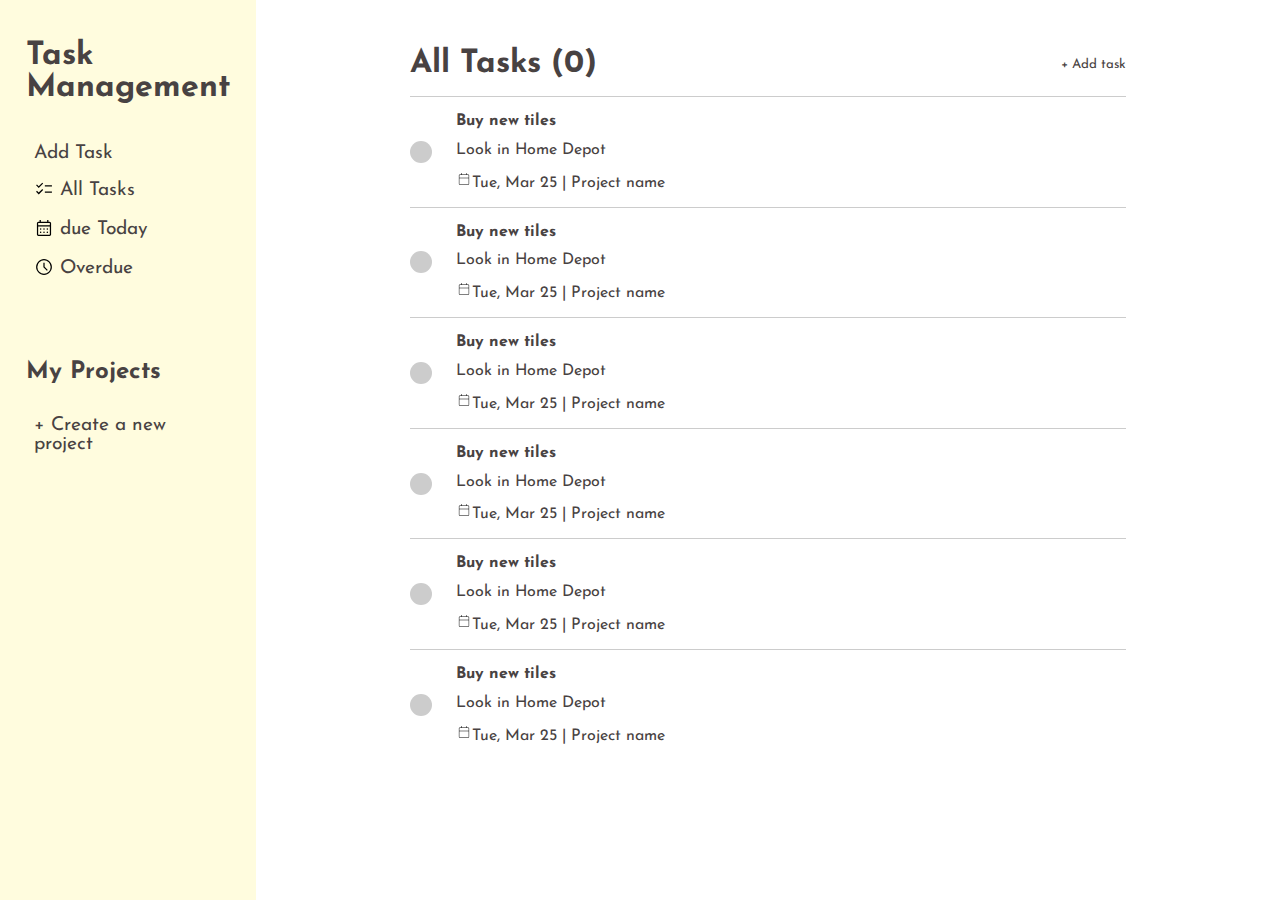
==== index.html @ e336c127 "visuals almost done" ====
<!DOCTYPE html>
<html lang="en">
<head>
    <meta charset="UTF-8">
    <meta name="viewport" content="width=device-width, initial-scale=1.0">
    <title>To-do App</title>
    <link rel="preconnect" href="https://fonts.googleapis.com">
    <link rel="preconnect" href="https://fonts.gstatic.com" crossorigin>
    <link href="https://fonts.googleapis.com/css2?family=Josefin+Sans:ital,wght@0,100..700;1,100..700&display=swap" rel="stylesheet">
    <link rel="stylesheet" href="reset.css">
    <link rel="stylesheet" href="style.css">
    <script src="index.js" defer></script>
</head>
<body>
    <nav>
        <div class="sidebar">
            <div class="upper-sidebar">
                <h1 class="title-sidebar">Task<br>Management</h1>
                <ul data-task="filtermenu" class="sidebar-links tasks">
                    <li><button>Add Task</button></li>
                    <li><svg xmlns="http://www.w3.org/2000/svg" height="20" viewBox="0 -960 960 960" width="20"><path d="M227.77-221.925 100.001-349.693l41.769-41.768 85 85 170-170 41.768 42.768L227.77-221.925Zm0-304.614L100.001-654.307l41.769-41.768 85 85 170-170 41.768 42.768L227.77-526.539Zm292.615 228.845v-59.998h339.998v59.998H520.385Zm0-304.614v-59.998h339.998v59.998H520.385Z"></path></svg>All Tasks</li>
                    <li><svg xmlns="http://www.w3.org/2000/svg" height="20" viewBox="0 -960 960 960" width="20"><path d="M212.309-100.001q-30.308 0-51.308-21t-21-51.308v-535.382q0-30.308 21-51.308t51.308-21h55.385v-84.615h61.537v84.615h303.076v-84.615h59.999v84.615h55.385q30.308 0 51.308 21t21 51.308v535.382q0 30.308-21 51.308t-51.308 21H212.309Zm0-59.999h535.382q4.616 0 8.463-3.846 3.846-3.847 3.846-8.463v-375.382H200v375.382q0 4.616 3.846 8.463 3.847 3.846 8.463 3.846ZM200-607.69h560v-100.001q0-4.616-3.846-8.463-3.847-3.846-8.463-3.846H212.309q-4.616 0-8.463 3.846-3.846 3.847-3.846 8.463v100.001Zm0 0V-720v112.31Zm280 210.767q-14.692 0-25.038-10.346t-10.346-25.038q0-14.692 10.346-25.038T480-467.691q14.692 0 25.038 10.346t10.346 25.038q0 14.692-10.346 25.038T480-396.923Zm-160 0q-14.692 0-25.038-10.346t-10.346-25.038q0-14.692 10.346-25.038T320-467.691q14.692 0 25.038 10.346t10.346 25.038q0 14.692-10.346 25.038T320-396.923Zm320 0q-14.692 0-25.038-10.346t-10.346-25.038q0-14.692 10.346-25.038T640-467.691q14.692 0 25.038 10.346t10.346 25.038q0 14.692-10.346 25.038T640-396.923ZM480-240q-14.692 0-25.038-10.346t-10.346-25.038q0-14.692 10.346-25.038 10.346-10.347 25.038-10.347t25.038 10.347q10.346 10.346 10.346 25.038t-10.346 25.038Q494.692-240 480-240Zm-160 0q-14.692 0-25.038-10.346t-10.346-25.038q0-14.692 10.346-25.038 10.346-10.347 25.038-10.347t25.038 10.347q10.346 10.346 10.346 25.038t-10.346 25.038Q334.692-240 320-240Zm320 0q-14.692 0-25.038-10.346t-10.346-25.038q0-14.692 10.346-25.038 10.346-10.347 25.038-10.347t25.038 10.347q10.346 10.346 10.346 25.038t-10.346 25.038Q654.692-240 640-240Z"></path></svg>due Today</li>
                    <li><svg xmlns="http://www.w3.org/2000/svg" height="20" viewBox="0 -960 960 960" width="20"><path d="m618.924-298.924 42.152-42.152-151.077-151.087V-680h-59.998v212.154l168.923 168.922ZM480.067-100.001q-78.836 0-148.204-29.92-69.369-29.92-120.682-81.21-51.314-51.291-81.247-120.629-29.933-69.337-29.933-148.173t29.92-148.204q29.92-69.369 81.21-120.682 51.291-51.314 120.629-81.247 69.337-29.933 148.173-29.933t148.204 29.92q69.369 29.92 120.682 81.21 51.314 51.291 81.247 120.629 29.933 69.337 29.933 148.173t-29.92 148.204q-29.92 69.369-81.21 120.682-51.291 51.314-120.629 81.247-69.337 29.933-148.173 29.933ZM480-480Zm0 320q133 0 226.5-93.5T800-480q0-133-93.5-226.5T480-800q-133 0-226.5 93.5T160-480q0 133 93.5 226.5T480-160Z"></path></svg>Overdue</li>
                </ul>
            </div>
            <div class="lower-sidebar">
                <p><strong>My Projects</strong></p>
                <ul class="sidebar-links projects">
                    <li data-task="createProject">+ Create a new project</li>
                </ul>
            </div>
        </div>
    </nav>
    <div class="wrapper">
        <main class="main-content">
            <div class="title-bar">
                <h1 class="title-main">All Tasks (<span class="counter">0</span>)</h1>
                <button data-id="addTask">+ Add task</button>
            </div>
            <div class="tasks-container">
                <ul>
                    <li class="task-item">
                        <div>
                            <button class="delete-task" type="submit" role="checkbox"></button>
                            <div class="task-item-data">
                                <h3 class="task-title">Buy new tiles</h3>
                                <p class="task-description">Look in Home Depot</p>
                                <p class="due-date">
                                    <span><svg xmlns="http://www.w3.org/2000/svg" viewBox="0 -960 960 960" fill="#000" width="16"><path d="M232-132q-26 0-43-17t-17-43v-496q0-26 17-43t43-17h80v-92h32v92h276v-92h28v92h80q26 0 43 17t17 43v496q0 26-17 43t-43 17H232Zm0-28h496q12 0 22-10t10-22v-336H200v336q0 12 10 22t22 10Zm-32-396h560v-132q0-12-10-22t-22-10H232q-12 0-22 10t-10 22v132Zm0 0v-164 164Z"></path></svg>Tue, Mar 25</span>
                                    |
                                    <span>Project name</span>
                                </p>
                            </div>
                        </div>
                    </li>
                    <li class="task-item">
                        <div>
                            <button class="delete-task" type="submit" role="checkbox"></button>
                            <div class="task-item-data">
                                <h3 class="task-title">Buy new tiles</h3>
                                <p class="task-description">Look in Home Depot</p>
                                <p class="due-date">
                                    <span><svg xmlns="http://www.w3.org/2000/svg" viewBox="0 -960 960 960" fill="#000" width="16"><path d="M232-132q-26 0-43-17t-17-43v-496q0-26 17-43t43-17h80v-92h32v92h276v-92h28v92h80q26 0 43 17t17 43v496q0 26-17 43t-43 17H232Zm0-28h496q12 0 22-10t10-22v-336H200v336q0 12 10 22t22 10Zm-32-396h560v-132q0-12-10-22t-22-10H232q-12 0-22 10t-10 22v132Zm0 0v-164 164Z"></path></svg>Tue, Mar 25</span>
                                    |
                                    <span>Project name</span>
                                </p>
                            </div>
                        </div>
                    </li>
                    <li class="task-item">
                        <div>
                            <button class="delete-task" type="submit" role="checkbox"></button>
                            <div class="task-item-data">
                                <h3 class="task-title">Buy new tiles</h3>
                                <p class="task-description">Look in Home Depot</p>
                                <p class="due-date">
                                    <span><svg xmlns="http://www.w3.org/2000/svg" viewBox="0 -960 960 960" fill="#000" width="16"><path d="M232-132q-26 0-43-17t-17-43v-496q0-26 17-43t43-17h80v-92h32v92h276v-92h28v92h80q26 0 43 17t17 43v496q0 26-17 43t-43 17H232Zm0-28h496q12 0 22-10t10-22v-336H200v336q0 12 10 22t22 10Zm-32-396h560v-132q0-12-10-22t-22-10H232q-12 0-22 10t-10 22v132Zm0 0v-164 164Z"></path></svg>Tue, Mar 25</span>
                                    |
                                    <span>Project name</span>
                                </p>
                            </div>
                        </div>
                    </li>
                    <li class="task-item">
                        <div>
                            <button class="delete-task" type="submit" role="checkbox"></button>
                            <div class="task-item-data">
                                <h3 class="task-title">Buy new tiles</h3>
                                <p class="task-description">Look in Home Depot</p>
                                <p class="due-date">
                                    <span><svg xmlns="http://www.w3.org/2000/svg" viewBox="0 -960 960 960" fill="#000" width="16"><path d="M232-132q-26 0-43-17t-17-43v-496q0-26 17-43t43-17h80v-92h32v92h276v-92h28v92h80q26 0 43 17t17 43v496q0 26-17 43t-43 17H232Zm0-28h496q12 0 22-10t10-22v-336H200v336q0 12 10 22t22 10Zm-32-396h560v-132q0-12-10-22t-22-10H232q-12 0-22 10t-10 22v132Zm0 0v-164 164Z"></path></svg>Tue, Mar 25</span>
                                    |
                                    <span>Project name</span>
                                </p>
                            </div>
                        </div>
                    </li>
                    <li class="task-item">
                        <div>
                            <button class="delete-task" type="submit" role="checkbox"></button>
                            <div class="task-item-data">
                                <h3 class="task-title">Buy new tiles</h3>
                                <p class="task-description">Look in Home Depot</p>
                                <p class="due-date">
                                    <span><svg xmlns="http://www.w3.org/2000/svg" viewBox="0 -960 960 960" fill="#000" width="16"><path d="M232-132q-26 0-43-17t-17-43v-496q0-26 17-43t43-17h80v-92h32v92h276v-92h28v92h80q26 0 43 17t17 43v496q0 26-17 43t-43 17H232Zm0-28h496q12 0 22-10t10-22v-336H200v336q0 12 10 22t22 10Zm-32-396h560v-132q0-12-10-22t-22-10H232q-12 0-22 10t-10 22v132Zm0 0v-164 164Z"></path></svg>Tue, Mar 25</span>
                                    |
                                    <span>Project name</span>
                                </p>
                            </div>
                        </div>
                    </li>
                    <li class="task-item">
                        <div>
                            <button class="delete-task" type="submit" role="checkbox"></button>
                            <div class="task-item-data">
                                <h3 class="task-title">Buy new tiles</h3>
                                <p class="task-description">Look in Home Depot</p>
                                <p class="due-date">
                                    <span><svg xmlns="http://www.w3.org/2000/svg" viewBox="0 -960 960 960" fill="#000" width="16"><path d="M232-132q-26 0-43-17t-17-43v-496q0-26 17-43t43-17h80v-92h32v92h276v-92h28v92h80q26 0 43 17t17 43v496q0 26-17 43t-43 17H232Zm0-28h496q12 0 22-10t10-22v-336H200v336q0 12 10 22t22 10Zm-32-396h560v-132q0-12-10-22t-22-10H232q-12 0-22 10t-10 22v132Zm0 0v-164 164Z"></path></svg>Tue, Mar 25</span>
                                    |
                                    <span>Project name</span>
                                </p>
                            </div>
                        </div>
                    </li>
                </ul>
            </div>
        </main>
    </div>
</body>
</html>
---- style.css ----
:root{
    --font-color: #484242;
    --sidebar-color: #d1c333;
}

@font-face{
    font-family: "Josefin Sans", sans-serif;
    font-optical-sizing: auto;
    font-weight: "regular";
    font-style: normal;
}

*{
    margin: 0;
    padding: 0;
}

body{
    height: 100dvh;
}

nav{
    background-color: #fffcde;
    position: fixed;
    top: 0;
    width: clamp(250px, 20vw, 350px);
    p{
        font-size: 1.5rem;
    }
}

h1{
    font-size: 2rem;
}

.sidebar{
    height: 100vh;
    display: flex;
    flex-direction: column;
    width: 80%;
    margin: 0 auto;
    gap: 2rem;
}

.sidebar li{
    display: flex;
    align-items: center;
    gap: 0.4rem;
    font-size: 1.2rem;
    cursor: pointer;
    > svg{
        padding-bottom: 3px;
    }
    button{
        all: unset;
    }
}

.upper-sidebar{
    display: flex;
    flex-direction: column;
    gap: 2rem;
    padding: 2.5rem 0;
}

.sidebar-links > li{
    padding: 8px 8px;
}

.sidebar-links > li:hover{
    background-color: #fdf9c6;
}

.lower-sidebar{
    display: flex;
    flex-direction: column;
    gap: 1.5rem;
}

.projects{
    display: grid;
    gap: 0.5rem;
}

h1, h2, p, li, span, button{
    color: var(--font-color);
    font-family: "Josefin Sans", sans-serif;
}

.wrapper{
    padding-left: clamp(250px, 20vw, 350px);
}


.title-bar{
    display: flex;
    justify-content: space-between;
    align-items: center;
    padding-bottom: 1rem;
    border-bottom: 1px solid #ccc;
}

.title-bar > button{
    background: none;
    border: none;
    cursor: pointer;
}

.title-bar > button:hover{
    color: var(--sidebar-color);
}

.main-content{
    padding: 3rem 0 1rem 0;
    height: 100%;
    width: 70%;
    margin: 0 auto;
}

.task-item-data{
  display: grid;
  gap: 0.8rem;  
}

.task-item{
    padding: 1rem 0;
    cursor: pointer;
    border-bottom: 1px solid #ccc;
}

.task-item:last-child{
    border: none;
}

.task-item > div{
    display: flex;
    align-items: center;
    gap: 24px;
    width: 100%;
}

.task-description, .due-data > span{
    font-size: 1rem;
}

.delete-task{
    width: 22px;
    height: 22px;
    background-color: #ccc;
    border: #ccc;
    border-radius: 50%;
    cursor: pointer;
}

.delete-task:hover{
    border: 2px solid #5e5e5e;
}
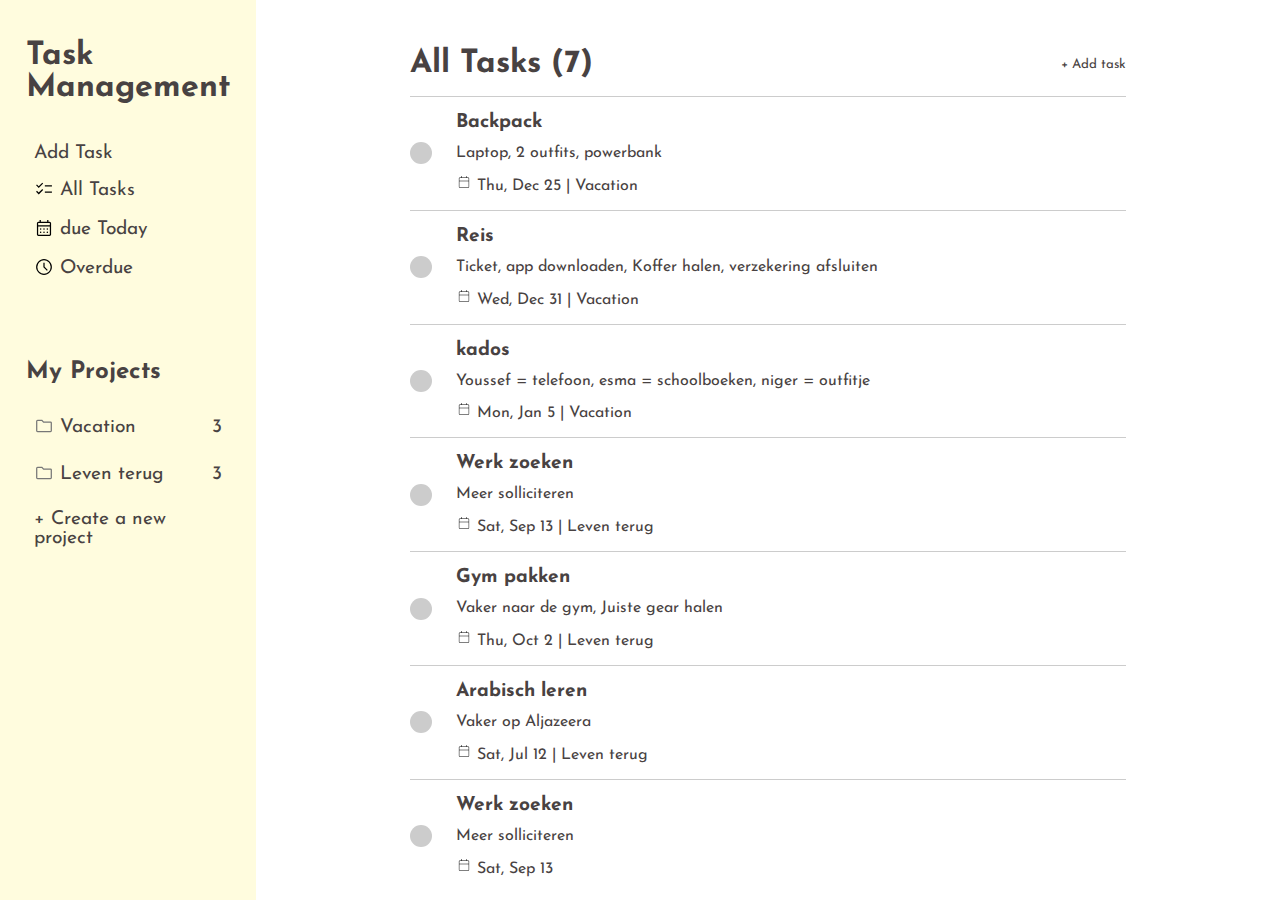
==== commit dd51f197: "almost completed the UI, some minor quirks" ====
--- a/index.html
+++ b/index.html
@@ -17,8 +17,8 @@
             <div class="upper-sidebar">
                 <h1 class="title-sidebar">Task<br>Management</h1>
                 <ul data-task="filtermenu" class="sidebar-links tasks">
-                    <li><button>Add Task</button></li>
-                    <li><svg xmlns="http://www.w3.org/2000/svg" height="20" viewBox="0 -960 960 960" width="20"><path d="M227.77-221.925 100.001-349.693l41.769-41.768 85 85 170-170 41.768 42.768L227.77-221.925Zm0-304.614L100.001-654.307l41.769-41.768 85 85 170-170 41.768 42.768L227.77-526.539Zm292.615 228.845v-59.998h339.998v59.998H520.385Zm0-304.614v-59.998h339.998v59.998H520.385Z"></path></svg>All Tasks</li>
+                    <li data-id="addTask" data-switch="false"><button>Add Task</button></li>
+                    <li data-id="showAllTasks"><svg xmlns="http://www.w3.org/2000/svg" height="20" viewBox="0 -960 960 960" width="20"><path d="M227.77-221.925 100.001-349.693l41.769-41.768 85 85 170-170 41.768 42.768L227.77-221.925Zm0-304.614L100.001-654.307l41.769-41.768 85 85 170-170 41.768 42.768L227.77-526.539Zm292.615 228.845v-59.998h339.998v59.998H520.385Zm0-304.614v-59.998h339.998v59.998H520.385Z"></path></svg>All Tasks</li>
                     <li><svg xmlns="http://www.w3.org/2000/svg" height="20" viewBox="0 -960 960 960" width="20"><path d="M212.309-100.001q-30.308 0-51.308-21t-21-51.308v-535.382q0-30.308 21-51.308t51.308-21h55.385v-84.615h61.537v84.615h303.076v-84.615h59.999v84.615h55.385q30.308 0 51.308 21t21 51.308v535.382q0 30.308-21 51.308t-51.308 21H212.309Zm0-59.999h535.382q4.616 0 8.463-3.846 3.846-3.847 3.846-8.463v-375.382H200v375.382q0 4.616 3.846 8.463 3.847 3.846 8.463 3.846ZM200-607.69h560v-100.001q0-4.616-3.846-8.463-3.847-3.846-8.463-3.846H212.309q-4.616 0-8.463 3.846-3.846 3.847-3.846 8.463v100.001Zm0 0V-720v112.31Zm280 210.767q-14.692 0-25.038-10.346t-10.346-25.038q0-14.692 10.346-25.038T480-467.691q14.692 0 25.038 10.346t10.346 25.038q0 14.692-10.346 25.038T480-396.923Zm-160 0q-14.692 0-25.038-10.346t-10.346-25.038q0-14.692 10.346-25.038T320-467.691q14.692 0 25.038 10.346t10.346 25.038q0 14.692-10.346 25.038T320-396.923Zm320 0q-14.692 0-25.038-10.346t-10.346-25.038q0-14.692 10.346-25.038T640-467.691q14.692 0 25.038 10.346t10.346 25.038q0 14.692-10.346 25.038T640-396.923ZM480-240q-14.692 0-25.038-10.346t-10.346-25.038q0-14.692 10.346-25.038 10.346-10.347 25.038-10.347t25.038 10.347q10.346 10.346 10.346 25.038t-10.346 25.038Q494.692-240 480-240Zm-160 0q-14.692 0-25.038-10.346t-10.346-25.038q0-14.692 10.346-25.038 10.346-10.347 25.038-10.347t25.038 10.347q10.346 10.346 10.346 25.038t-10.346 25.038Q334.692-240 320-240Zm320 0q-14.692 0-25.038-10.346t-10.346-25.038q0-14.692 10.346-25.038 10.346-10.347 25.038-10.347t25.038 10.347q10.346 10.346 10.346 25.038t-10.346 25.038Q654.692-240 640-240Z"></path></svg>due Today</li>
                     <li><svg xmlns="http://www.w3.org/2000/svg" height="20" viewBox="0 -960 960 960" width="20"><path d="m618.924-298.924 42.152-42.152-151.077-151.087V-680h-59.998v212.154l168.923 168.922ZM480.067-100.001q-78.836 0-148.204-29.92-69.369-29.92-120.682-81.21-51.314-51.291-81.247-120.629-29.933-69.337-29.933-148.173t29.92-148.204q29.92-69.369 81.21-120.682 51.291-51.314 120.629-81.247 69.337-29.933 148.173-29.933t148.204 29.92q69.369 29.92 120.682 81.21 51.314 51.291 81.247 120.629 29.933 69.337 29.933 148.173t-29.92 148.204q-29.92 69.369-81.21 120.682-51.291 51.314-120.629 81.247-69.337 29.933-148.173 29.933ZM480-480Zm0 320q133 0 226.5-93.5T800-480q0-133-93.5-226.5T480-800q-133 0-226.5 93.5T160-480q0 133 93.5 226.5T480-160Z"></path></svg>Overdue</li>
                 </ul>
@@ -26,6 +26,14 @@
             <div class="lower-sidebar">
                 <p><strong>My Projects</strong></p>
                 <ul class="sidebar-links projects">
+                    <li class="project">
+                        <svg xmlns="http://www.w3.org/2000/svg" viewBox="0 -960 960 960" fill="#777" width="20"><path d="M172.309-180.001q-30.308 0-51.308-21t-21-51.308v-455.382q0-30.308 21-51.308t51.308-21h219.613l80 80h315.769q30.308 0 51.308 21t21 51.308v375.382q0 30.308-21 51.308t-51.308 21H172.309Zm0-59.999h615.382q5.385 0 8.847-3.462 3.462-3.462 3.462-8.847v-375.382q0-5.385-3.462-8.847-3.462-3.462-8.847-3.462H447.385l-80-80H172.309q-5.385 0-8.847 3.462-3.462 3.462-3.462 8.847v455.382q0 5.385 3.462 8.847 3.462 3.462 8.847 3.462ZM160-240v-480 480Z"></path></svg>
+                        <span>To Morocco</span>
+                        <div class="project-meta">
+                            <span class="total-tasks"></span>
+                            <span class="project-settings"><svg fill="#000000" height="20" width="20" version="1.1" id="Icons" xmlns="http://www.w3.org/2000/svg" xmlns:xlink="http://www.w3.org/1999/xlink" viewBox="0 0 32 32" xml:space="preserve"><g><path d="M16,10c1.7,0,3-1.3,3-3s-1.3-3-3-3s-3,1.3-3,3S14.3,10,16,10z"/><path d="M16,13c-1.7,0-3,1.3-3,3s1.3,3,3,3s3-1.3,3-3S17.7,13,16,13z"/><path d="M16,22c-1.7,0-3,1.3-3,3s1.3,3,3,3s3-1.3,3-3S17.7,22,16,22z"/></g></svg></span>
+                        </div>
+                    </li>
                     <li data-task="createProject">+ Create a new project</li>
                 </ul>
             </div>
@@ -34,8 +42,8 @@
     <div class="wrapper">
         <main class="main-content">
             <div class="title-bar">
-                <h1 class="title-main">All Tasks (<span class="counter">0</span>)</h1>
-                <button data-id="addTask">+ Add task</button>
+                <h1 class="title-main">All Tasks (<span class="note-counter">0</span>)</h1>
+                <button data-switch="false" data-id="addTask">+ Add task</button>
             </div>
             <div class="tasks-container">
                 <ul>
@@ -46,77 +54,7 @@
                                 <h3 class="task-title">Buy new tiles</h3>
                                 <p class="task-description">Look in Home Depot</p>
                                 <p class="due-date">
-                                    <span><svg xmlns="http://www.w3.org/2000/svg" viewBox="0 -960 960 960" fill="#000" width="16"><path d="M232-132q-26 0-43-17t-17-43v-496q0-26 17-43t43-17h80v-92h32v92h276v-92h28v92h80q26 0 43 17t17 43v496q0 26-17 43t-43 17H232Zm0-28h496q12 0 22-10t10-22v-336H200v336q0 12 10 22t22 10Zm-32-396h560v-132q0-12-10-22t-22-10H232q-12 0-22 10t-10 22v132Zm0 0v-164 164Z"></path></svg>Tue, Mar 25</span>
-                                    |
-                                    <span>Project name</span>
-                                </p>
-                            </div>
-                        </div>
-                    </li>
-                    <li class="task-item">
-                        <div>
-                            <button class="delete-task" type="submit" role="checkbox"></button>
-                            <div class="task-item-data">
-                                <h3 class="task-title">Buy new tiles</h3>
-                                <p class="task-description">Look in Home Depot</p>
-                                <p class="due-date">
-                                    <span><svg xmlns="http://www.w3.org/2000/svg" viewBox="0 -960 960 960" fill="#000" width="16"><path d="M232-132q-26 0-43-17t-17-43v-496q0-26 17-43t43-17h80v-92h32v92h276v-92h28v92h80q26 0 43 17t17 43v496q0 26-17 43t-43 17H232Zm0-28h496q12 0 22-10t10-22v-336H200v336q0 12 10 22t22 10Zm-32-396h560v-132q0-12-10-22t-22-10H232q-12 0-22 10t-10 22v132Zm0 0v-164 164Z"></path></svg>Tue, Mar 25</span>
-                                    |
-                                    <span>Project name</span>
-                                </p>
-                            </div>
-                        </div>
-                    </li>
-                    <li class="task-item">
-                        <div>
-                            <button class="delete-task" type="submit" role="checkbox"></button>
-                            <div class="task-item-data">
-                                <h3 class="task-title">Buy new tiles</h3>
-                                <p class="task-description">Look in Home Depot</p>
-                                <p class="due-date">
-                                    <span><svg xmlns="http://www.w3.org/2000/svg" viewBox="0 -960 960 960" fill="#000" width="16"><path d="M232-132q-26 0-43-17t-17-43v-496q0-26 17-43t43-17h80v-92h32v92h276v-92h28v92h80q26 0 43 17t17 43v496q0 26-17 43t-43 17H232Zm0-28h496q12 0 22-10t10-22v-336H200v336q0 12 10 22t22 10Zm-32-396h560v-132q0-12-10-22t-22-10H232q-12 0-22 10t-10 22v132Zm0 0v-164 164Z"></path></svg>Tue, Mar 25</span>
-                                    |
-                                    <span>Project name</span>
-                                </p>
-                            </div>
-                        </div>
-                    </li>
-                    <li class="task-item">
-                        <div>
-                            <button class="delete-task" type="submit" role="checkbox"></button>
-                            <div class="task-item-data">
-                                <h3 class="task-title">Buy new tiles</h3>
-                                <p class="task-description">Look in Home Depot</p>
-                                <p class="due-date">
-                                    <span><svg xmlns="http://www.w3.org/2000/svg" viewBox="0 -960 960 960" fill="#000" width="16"><path d="M232-132q-26 0-43-17t-17-43v-496q0-26 17-43t43-17h80v-92h32v92h276v-92h28v92h80q26 0 43 17t17 43v496q0 26-17 43t-43 17H232Zm0-28h496q12 0 22-10t10-22v-336H200v336q0 12 10 22t22 10Zm-32-396h560v-132q0-12-10-22t-22-10H232q-12 0-22 10t-10 22v132Zm0 0v-164 164Z"></path></svg>Tue, Mar 25</span>
-                                    |
-                                    <span>Project name</span>
-                                </p>
-                            </div>
-                        </div>
-                    </li>
-                    <li class="task-item">
-                        <div>
-                            <button class="delete-task" type="submit" role="checkbox"></button>
-                            <div class="task-item-data">
-                                <h3 class="task-title">Buy new tiles</h3>
-                                <p class="task-description">Look in Home Depot</p>
-                                <p class="due-date">
-                                    <span><svg xmlns="http://www.w3.org/2000/svg" viewBox="0 -960 960 960" fill="#000" width="16"><path d="M232-132q-26 0-43-17t-17-43v-496q0-26 17-43t43-17h80v-92h32v92h276v-92h28v92h80q26 0 43 17t17 43v496q0 26-17 43t-43 17H232Zm0-28h496q12 0 22-10t10-22v-336H200v336q0 12 10 22t22 10Zm-32-396h560v-132q0-12-10-22t-22-10H232q-12 0-22 10t-10 22v132Zm0 0v-164 164Z"></path></svg>Tue, Mar 25</span>
-                                    |
-                                    <span>Project name</span>
-                                </p>
-                            </div>
-                        </div>
-                    </li>
-                    <li class="task-item">
-                        <div>
-                            <button class="delete-task" type="submit" role="checkbox"></button>
-                            <div class="task-item-data">
-                                <h3 class="task-title">Buy new tiles</h3>
-                                <p class="task-description">Look in Home Depot</p>
-                                <p class="due-date">
-                                    <span><svg xmlns="http://www.w3.org/2000/svg" viewBox="0 -960 960 960" fill="#000" width="16"><path d="M232-132q-26 0-43-17t-17-43v-496q0-26 17-43t43-17h80v-92h32v92h276v-92h28v92h80q26 0 43 17t17 43v496q0 26-17 43t-43 17H232Zm0-28h496q12 0 22-10t10-22v-336H200v336q0 12 10 22t22 10Zm-32-396h560v-132q0-12-10-22t-22-10H232q-12 0-22 10t-10 22v132Zm0 0v-164 164Z"></path></svg>Tue, Mar 25</span>
+                                    <span><svg xmlns="http://www.w3.org/2000/svg" viewBox="0 -960 960 960" fill="#000" height="16" width="16"><path d="M232-132q-26 0-43-17t-17-43v-496q0-26 17-43t43-17h80v-92h32v92h276v-92h28v92h80q26 0 43 17t17 43v496q0 26-17 43t-43 17H232Zm0-28h496q12 0 22-10t10-22v-336H200v336q0 12 10 22t22 10Zm-32-396h560v-132q0-12-10-22t-22-10H232q-12 0-22 10t-10 22v132Zm0 0v-164 164Z"></path></svg>Tue, Mar 25</span>
                                     |
                                     <span>Project name</span>
                                 </p>
--- a/style.css
+++ b/style.css
@@ -42,6 +42,14 @@
     gap: 2rem;
 }
 
+/* .sidebar button{
+    background-color: transparent;
+    border: none;
+    font-size: 1.2rem;
+    cursor: pointer;
+    padding: 8px 4px;
+} */
+
 .sidebar li{
     display: flex;
     align-items: center;
@@ -67,7 +75,7 @@
     padding: 8px 8px;
 }
 
-.sidebar-links > li:hover{
+.sidebar-links > li:hover, .sidebar button:hover{
     background-color: #fdf9c6;
 }
 
@@ -126,6 +134,10 @@
     padding: 1rem 0;
     cursor: pointer;
     border-bottom: 1px solid #ccc;
+}
+
+.task-title{
+    font-size: 1.2rem;
 }
 
 .task-item:last-child{
@@ -158,3 +170,108 @@
 
 
 
+.addTaskForm{
+    display: flex;
+    flex-direction: column;
+    background-color: white;
+    gap: 8px;
+    border: 1px solid black;
+    position: fixed;
+    top: 50%;
+    left: 50%;
+    transform: translate(-50%,-50%);
+    padding: 24px;
+}
+
+.addTaskForm option,
+.addTaskForm select {
+    background-color: white;
+}
+
+.addTaskForm select:focus{
+    outline:none
+}
+
+input, textarea, select{
+    padding: 8px;
+    border: 1px solid black;
+}
+
+.addTaskForm > *{
+    display: block;
+}
+
+.addTaskForm button{
+    padding: 8px 16px;
+    background-color: #fffcde;
+    border: 1px solid black;
+    border-radius: 8px;
+    cursor: pointer;
+}
+
+.addTaskForm .buttons{
+    display: flex;
+    justify-content: space-between;
+}
+
+.addTaskForm input, 
+.addTaskForm input::placeholder,
+.addTaskForm textarea,
+.addTaskForm textarea::placeholder,
+.addTaskForm select,
+.addTaskForm option{
+    font-family: "Josefin Sans", sans-serif;
+    font-size: 1.5rem;
+}
+
+.project{
+    display: flex;
+    justify-content: left;
+    align-items: center;
+}
+
+.project-meta{
+    display: flex;
+    margin-left: auto;
+}
+
+.project-settings{
+    display: none;
+    background: none;
+    border: none;
+    font-size: 1.2rem;
+    cursor: pointer;
+    transition: opacity 0.1s ease;
+}
+
+
+.project:hover .total-tasks {
+    opacity: 0;
+  }
+
+.project:hover .project-settings {
+    display: inline-flex;
+  }
+  
+
+  
+  input[type="date"] {
+      box-sizing: border-box;
+      outline: 0;
+      padding: .75rem;
+      position: relative;
+      width: 100%;
+  }
+  
+  input[type="date"]::-webkit-calendar-picker-indicator {
+      background: transparent;
+      bottom: 0;
+      color: transparent;
+      cursor: pointer;
+      height: auto;
+      left: 0;
+      position: absolute;
+      right: 0;
+      top: 0;
+      width: auto;
+  }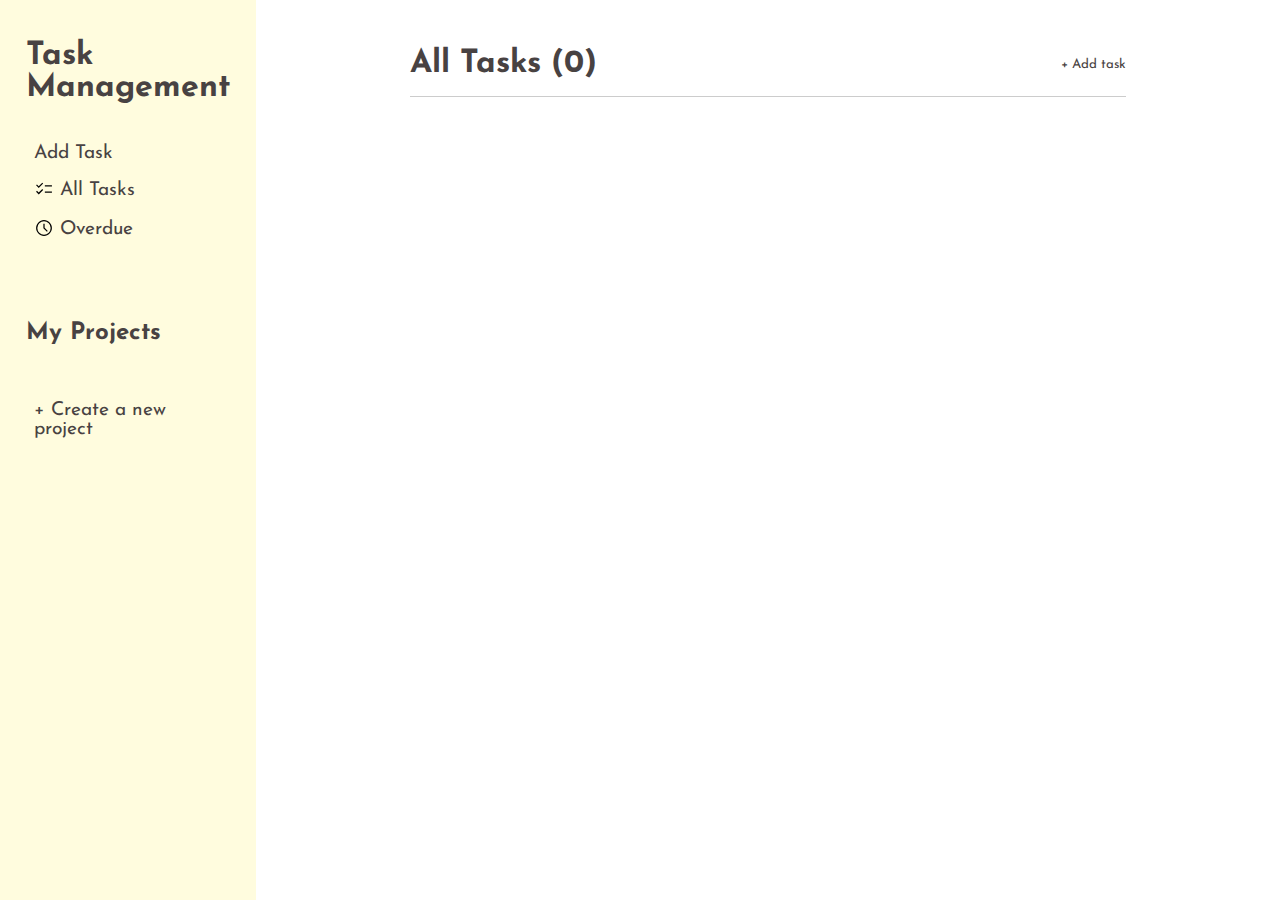
==== commit de756541: "Finished product" ====
--- a/index.html
+++ b/index.html
@@ -19,22 +19,16 @@
                 <ul data-task="filtermenu" class="sidebar-links tasks">
                     <li data-id="addTask" data-switch="false"><button>Add Task</button></li>
                     <li data-id="showAllTasks"><svg xmlns="http://www.w3.org/2000/svg" height="20" viewBox="0 -960 960 960" width="20"><path d="M227.77-221.925 100.001-349.693l41.769-41.768 85 85 170-170 41.768 42.768L227.77-221.925Zm0-304.614L100.001-654.307l41.769-41.768 85 85 170-170 41.768 42.768L227.77-526.539Zm292.615 228.845v-59.998h339.998v59.998H520.385Zm0-304.614v-59.998h339.998v59.998H520.385Z"></path></svg>All Tasks</li>
-                    <li><svg xmlns="http://www.w3.org/2000/svg" height="20" viewBox="0 -960 960 960" width="20"><path d="M212.309-100.001q-30.308 0-51.308-21t-21-51.308v-535.382q0-30.308 21-51.308t51.308-21h55.385v-84.615h61.537v84.615h303.076v-84.615h59.999v84.615h55.385q30.308 0 51.308 21t21 51.308v535.382q0 30.308-21 51.308t-51.308 21H212.309Zm0-59.999h535.382q4.616 0 8.463-3.846 3.846-3.847 3.846-8.463v-375.382H200v375.382q0 4.616 3.846 8.463 3.847 3.846 8.463 3.846ZM200-607.69h560v-100.001q0-4.616-3.846-8.463-3.847-3.846-8.463-3.846H212.309q-4.616 0-8.463 3.846-3.846 3.847-3.846 8.463v100.001Zm0 0V-720v112.31Zm280 210.767q-14.692 0-25.038-10.346t-10.346-25.038q0-14.692 10.346-25.038T480-467.691q14.692 0 25.038 10.346t10.346 25.038q0 14.692-10.346 25.038T480-396.923Zm-160 0q-14.692 0-25.038-10.346t-10.346-25.038q0-14.692 10.346-25.038T320-467.691q14.692 0 25.038 10.346t10.346 25.038q0 14.692-10.346 25.038T320-396.923Zm320 0q-14.692 0-25.038-10.346t-10.346-25.038q0-14.692 10.346-25.038T640-467.691q14.692 0 25.038 10.346t10.346 25.038q0 14.692-10.346 25.038T640-396.923ZM480-240q-14.692 0-25.038-10.346t-10.346-25.038q0-14.692 10.346-25.038 10.346-10.347 25.038-10.347t25.038 10.347q10.346 10.346 10.346 25.038t-10.346 25.038Q494.692-240 480-240Zm-160 0q-14.692 0-25.038-10.346t-10.346-25.038q0-14.692 10.346-25.038 10.346-10.347 25.038-10.347t25.038 10.347q10.346 10.346 10.346 25.038t-10.346 25.038Q334.692-240 320-240Zm320 0q-14.692 0-25.038-10.346t-10.346-25.038q0-14.692 10.346-25.038 10.346-10.347 25.038-10.347t25.038 10.347q10.346 10.346 10.346 25.038t-10.346 25.038Q654.692-240 640-240Z"></path></svg>due Today</li>
-                    <li><svg xmlns="http://www.w3.org/2000/svg" height="20" viewBox="0 -960 960 960" width="20"><path d="m618.924-298.924 42.152-42.152-151.077-151.087V-680h-59.998v212.154l168.923 168.922ZM480.067-100.001q-78.836 0-148.204-29.92-69.369-29.92-120.682-81.21-51.314-51.291-81.247-120.629-29.933-69.337-29.933-148.173t29.92-148.204q29.92-69.369 81.21-120.682 51.291-51.314 120.629-81.247 69.337-29.933 148.173-29.933t148.204 29.92q69.369 29.92 120.682 81.21 51.314 51.291 81.247 120.629 29.933 69.337 29.933 148.173t-29.92 148.204q-29.92 69.369-81.21 120.682-51.291 51.314-120.629 81.247-69.337 29.933-148.173 29.933ZM480-480Zm0 320q133 0 226.5-93.5T800-480q0-133-93.5-226.5T480-800q-133 0-226.5 93.5T160-480q0 133 93.5 226.5T480-160Z"></path></svg>Overdue</li>
+                    <li data-id="overdueTasks"><svg xmlns="http://www.w3.org/2000/svg" height="20" viewBox="0 -960 960 960" width="20"><path d="m618.924-298.924 42.152-42.152-151.077-151.087V-680h-59.998v212.154l168.923 168.922ZM480.067-100.001q-78.836 0-148.204-29.92-69.369-29.92-120.682-81.21-51.314-51.291-81.247-120.629-29.933-69.337-29.933-148.173t29.92-148.204q29.92-69.369 81.21-120.682 51.291-51.314 120.629-81.247 69.337-29.933 148.173-29.933t148.204 29.92q69.369 29.92 120.682 81.21 51.314 51.291 81.247 120.629 29.933 69.337 29.933 148.173t-29.92 148.204q-29.92 69.369-81.21 120.682-51.291 51.314-120.629 81.247-69.337 29.933-148.173 29.933ZM480-480Zm0 320q133 0 226.5-93.5T800-480q0-133-93.5-226.5T480-800q-133 0-226.5 93.5T160-480q0 133 93.5 226.5T480-160Z"></path></svg>Overdue</li>
                 </ul>
             </div>
             <div class="lower-sidebar">
                 <p><strong>My Projects</strong></p>
                 <ul class="sidebar-links projects">
-                    <li class="project">
-                        <svg xmlns="http://www.w3.org/2000/svg" viewBox="0 -960 960 960" fill="#777" width="20"><path d="M172.309-180.001q-30.308 0-51.308-21t-21-51.308v-455.382q0-30.308 21-51.308t51.308-21h219.613l80 80h315.769q30.308 0 51.308 21t21 51.308v375.382q0 30.308-21 51.308t-51.308 21H172.309Zm0-59.999h615.382q5.385 0 8.847-3.462 3.462-3.462 3.462-8.847v-375.382q0-5.385-3.462-8.847-3.462-3.462-8.847-3.462H447.385l-80-80H172.309q-5.385 0-8.847 3.462-3.462 3.462-3.462 8.847v455.382q0 5.385 3.462 8.847 3.462 3.462 8.847 3.462ZM160-240v-480 480Z"></path></svg>
-                        <span>To Morocco</span>
-                        <div class="project-meta">
-                            <span class="total-tasks"></span>
-                            <span class="project-settings"><svg fill="#000000" height="20" width="20" version="1.1" id="Icons" xmlns="http://www.w3.org/2000/svg" xmlns:xlink="http://www.w3.org/1999/xlink" viewBox="0 0 32 32" xml:space="preserve"><g><path d="M16,10c1.7,0,3-1.3,3-3s-1.3-3-3-3s-3,1.3-3,3S14.3,10,16,10z"/><path d="M16,13c-1.7,0-3,1.3-3,3s1.3,3,3,3s3-1.3,3-3S17.7,13,16,13z"/><path d="M16,22c-1.7,0-3,1.3-3,3s1.3,3,3,3s3-1.3,3-3S17.7,22,16,22z"/></g></svg></span>
-                        </div>
-                    </li>
-                    <li data-task="createProject">+ Create a new project</li>
+                    
+                </ul>
+                <ul>
+                    <li class="createProject" data-task="createProject" data-switch="false">+ Create a new project</li>
                 </ul>
             </div>
         </div>
@@ -42,28 +36,17 @@
     <div class="wrapper">
         <main class="main-content">
             <div class="title-bar">
-                <h1 class="title-main">All Tasks (<span class="note-counter">0</span>)</h1>
+                <h1 class="title-main">All Tasks <span class="note-counter">(0)</span></h1>
                 <button data-switch="false" data-id="addTask">+ Add task</button>
             </div>
             <div class="tasks-container">
                 <ul>
-                    <li class="task-item">
-                        <div>
-                            <button class="delete-task" type="submit" role="checkbox"></button>
-                            <div class="task-item-data">
-                                <h3 class="task-title">Buy new tiles</h3>
-                                <p class="task-description">Look in Home Depot</p>
-                                <p class="due-date">
-                                    <span><svg xmlns="http://www.w3.org/2000/svg" viewBox="0 -960 960 960" fill="#000" height="16" width="16"><path d="M232-132q-26 0-43-17t-17-43v-496q0-26 17-43t43-17h80v-92h32v92h276v-92h28v92h80q26 0 43 17t17 43v496q0 26-17 43t-43 17H232Zm0-28h496q12 0 22-10t10-22v-336H200v336q0 12 10 22t22 10Zm-32-396h560v-132q0-12-10-22t-22-10H232q-12 0-22 10t-10 22v132Zm0 0v-164 164Z"></path></svg>Tue, Mar 25</span>
-                                    |
-                                    <span>Project name</span>
-                                </p>
-                            </div>
-                        </div>
-                    </li>
+                    
                 </ul>
             </div>
         </main>
     </div>
+
+    <div id="overlay"></div>
 </body>
 </html>--- a/style.css
+++ b/style.css
@@ -71,11 +71,14 @@
     padding: 2.5rem 0;
 }
 
-.sidebar-links > li{
+.sidebar-links > li,
+.createProject{
     padding: 8px 8px;
 }
 
-.sidebar-links > li:hover, .sidebar button:hover{
+.sidebar-links > li:hover, 
+.sidebar button:hover,
+.createProject:hover{
     background-color: #fdf9c6;
 }
 
@@ -177,6 +180,7 @@
     gap: 8px;
     border: 1px solid black;
     position: fixed;
+    z-index: 10;
     top: 50%;
     left: 50%;
     transform: translate(-50%,-50%);
@@ -225,6 +229,7 @@
 }
 
 .project{
+    position: relative;
     display: flex;
     justify-content: left;
     align-items: center;
@@ -239,9 +244,14 @@
     display: none;
     background: none;
     border: none;
+    border-radius: 5px;
     font-size: 1.2rem;
     cursor: pointer;
     transition: opacity 0.1s ease;
+}
+
+.project-settings:hover{
+    background-color: #f1ebba;
 }
 
 
@@ -252,26 +262,46 @@
 .project:hover .project-settings {
     display: inline-flex;
   }
+
+
+.project-menu{
+    display: flex;
+    font-size: 1rem;
+    border: 0.5px solid #cccccc;
+    gap: 4px;
+    flex-direction: column;
+    position: absolute;
+    padding: 0.3rem;
+    background-color: #fffbcf;
+    top: -50px;
+    right: 0;
+    cursor: pointer;
+}
   
-
-  
-  input[type="date"] {
-      box-sizing: border-box;
-      outline: 0;
-      padding: .75rem;
-      position: relative;
-      width: 100%;
-  }
-  
-  input[type="date"]::-webkit-calendar-picker-indicator {
-      background: transparent;
-      bottom: 0;
-      color: transparent;
-      cursor: pointer;
-      height: auto;
-      left: 0;
-      position: absolute;
-      right: 0;
-      top: 0;
-      width: auto;
-  }+input[type="date"] {
+    box-sizing: border-box;
+    outline: 0;
+    padding: .75rem;
+    position: relative;
+    width: 100%;
+}
+
+input[type="date"]::-webkit-calendar-picker-indicator {
+    background: transparent;
+    bottom: 0;
+    color: transparent;
+    cursor: pointer;
+    height: auto;
+    left: 0;
+    position: absolute;
+    right: 0;
+    top: 0;
+    width: auto;
+}
+
+#overlay.show{
+    position: fixed;
+    z-index: 9;
+    inset: 0;
+    background-color: rgba(0, 0, 0, 0.5);
+}